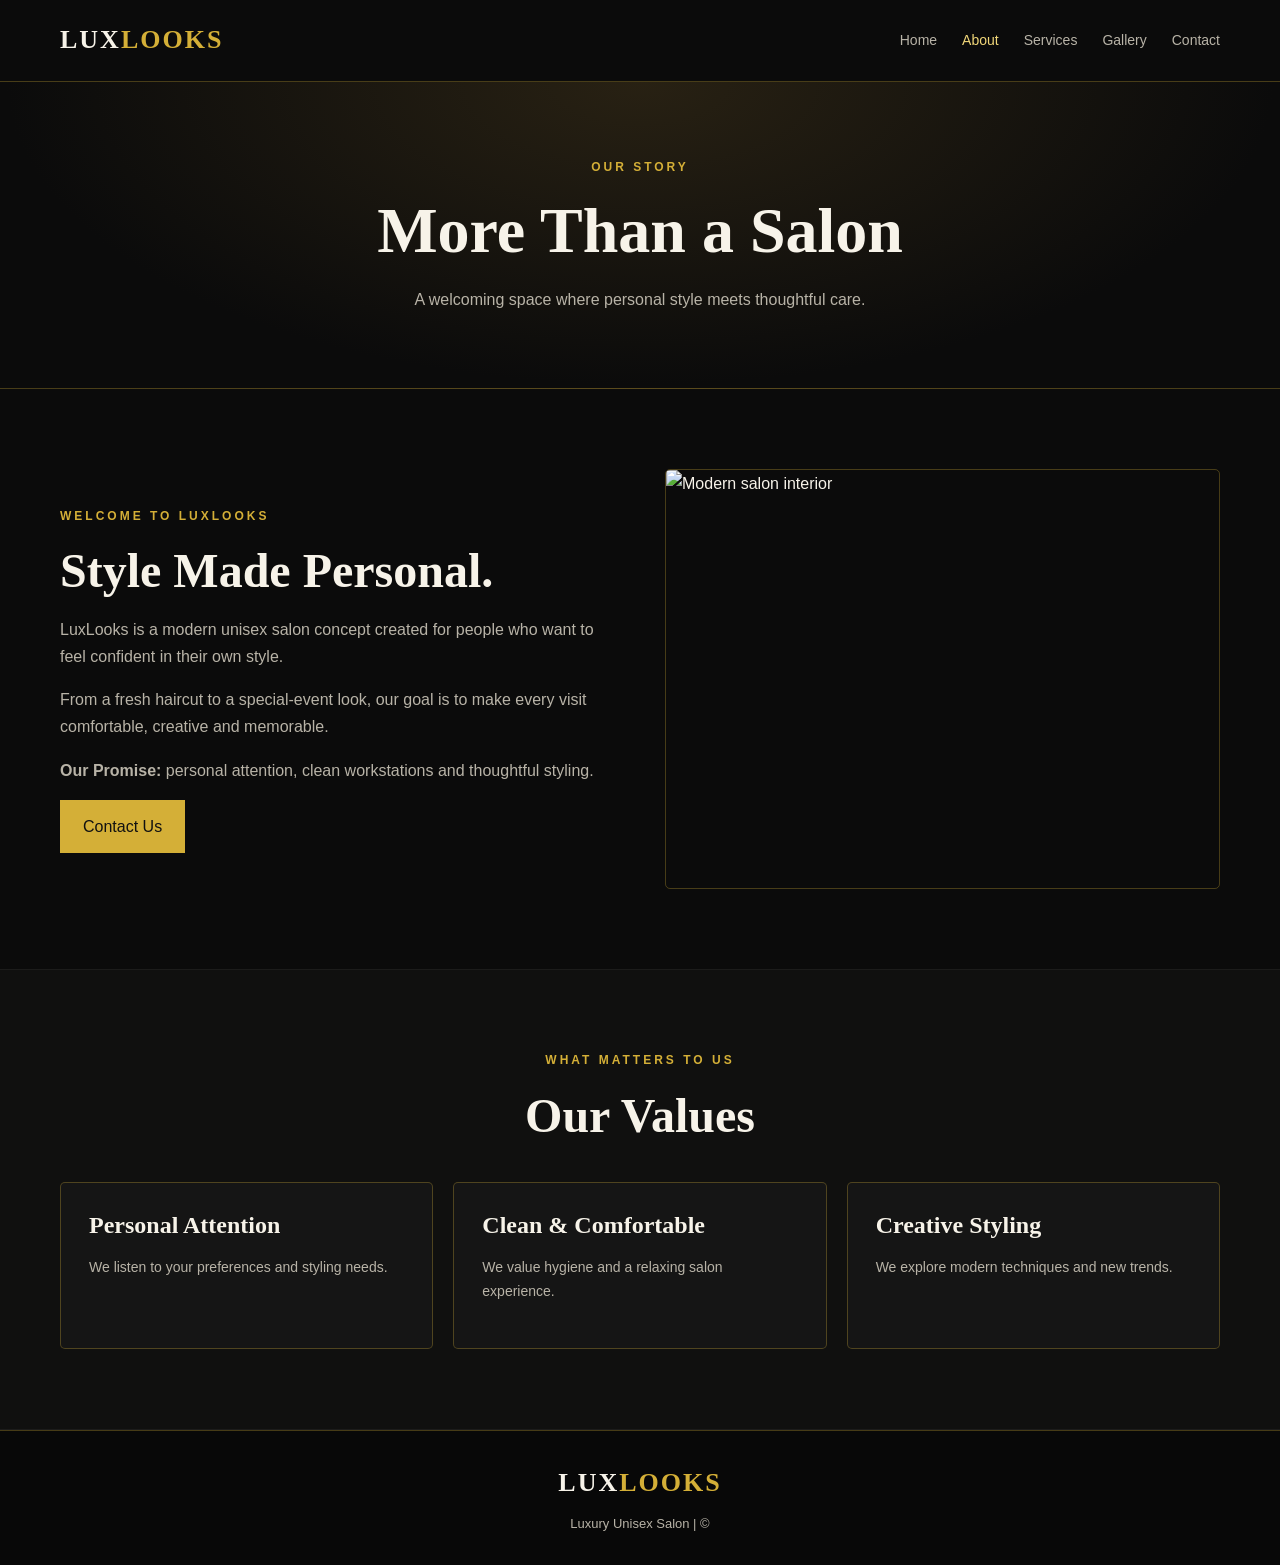
==== about.html @ 108f8db3 "Add about.html with salon information" ====
<!DOCTYPE html>
<html lang="en">
<head>
    <meta charset="UTF-8">
    <meta name="viewport" content="width=device-width, initial-scale=1.0">
    <title>About Us | LuxLooks</title>
    <link rel="stylesheet" href="style.css">
    <script src="script.js" defer></script>
</head>
<body>

<header class="site-header">
    <a class="logo" href="index.html">LUX<span>LOOKS</span></a>
    <button class="menu-toggle" aria-label="Open navigation">☰</button>

    <nav class="main-nav">
        <a href="index.html">Home</a>
        <a class="active" href="about.html">About</a>
        <a href="services.html">Services</a>
        <a href="gallery.html">Gallery</a>
        <a href="contact.html">Contact</a>
    </nav>
</header>

<main>
    <section class="page-banner">
        <p class="eyebrow">OUR STORY</p>
        <h1>More Than a Salon</h1>
        <p>A welcoming space where personal style meets thoughtful care.</p>
    </section>

    <section class="section container split-layout">
        <div>
            <p class="eyebrow">WELCOME TO LUXLOOKS</p>
            <h2>Style Made Personal.</h2>

            <p>
                LuxLooks is a modern unisex salon concept
                created for people who want to feel confident
                in their own style.
            </p>

            <p>
                From a fresh haircut to a special-event look,
                our goal is to make every visit comfortable,
                creative and memorable.
            </p>

            <p>
                <strong>Our Promise:</strong> personal attention,
                clean workstations and thoughtful styling.
            </p>

            <a class="btn btn-gold" href="contact.html">
                Contact Us
            </a>
        </div>

        <img class="rounded-photo"
             src="https://images.unsplash.com/photo-1521590832167-7bcbfaa6381f?auto=format&fit=crop&w=1000&q=85"
             alt="Modern salon interior">
    </section>

    <section class="section soft-section">
        <div class="container">
            <div class="section-heading">
                <p class="eyebrow">WHAT MATTERS TO US</p>
                <h2>Our Values</h2>
            </div>

            <div class="cards three-col">
                <article class="service-card">
                    <h3>Personal Attention</h3>
                    <p>We listen to your preferences and styling needs.</p>
                </article>

                <article class="service-card">
                    <h3>Clean & Comfortable</h3>
                    <p>We value hygiene and a relaxing salon experience.</p>
                </article>

                <article class="service-card">
                    <h3>Creative Styling</h3>
                    <p>We explore modern techniques and new trends.</p>
                </article>
            </div>
        </div>
    </section>
</main>

<footer class="site-footer">
    <a class="logo" href="index.html">LUX<span>LOOKS</span></a>
    <p>Luxury Unisex Salon | © <span id="year"></span></p>
</footer>

</body>
</html>
---- style.css ----
/* 1. BASIC SETTINGS */
:root {
    --bg: #0b0b0b;
    --panel: #151515;
    --gold: #d4af37;
    --gold-light: #f1d779;
    --text: #f7f3e9;
    --muted: #b8b3a7;
    --line: rgba(212, 175, 55, 0.3);
    --max: 1160px;
}

* {
    box-sizing: border-box;
    margin: 0;
    padding: 0;
}

html {
    scroll-behavior: smooth;
}

body {
    background: var(--bg);
    color: var(--text);
    font-family: Arial, sans-serif;
    line-height: 1.7;
}

a {
    color: inherit;
    text-decoration: none;
}

img, video {
    display: block;
    max-width: 100%;
}

h1, h2, h3 {
    font-family: Georgia, serif;
    line-height: 1.2;
    margin-bottom: 16px;
}

h1 {
    font-size: clamp(42px, 6vw, 82px);
}

h2 {
    font-size: clamp(30px, 4vw, 48px);
}

h3 {
    font-size: 24px;
}

p {
    color: var(--muted);
    margin-bottom: 16px;
}

.container {
    width: min(var(--max), calc(100% - 40px));
    margin: auto;
}

/* 2. HEADER AND NAVIGATION */
.site-header {
    min-height: 82px;
    padding: 16px max(20px, calc((100% - var(--max)) / 2));
    display: flex;
    align-items: center;
    justify-content: space-between;
    gap: 24px;
    background: #0b0b0b;
    border-bottom: 1px solid var(--line);
    position: sticky;
    top: 0;
    z-index: 10;
}

.logo {
    font-family: Georgia, serif;
    font-size: 26px;
    font-weight: bold;
    letter-spacing: 2px;
    white-space: nowrap;
}

.logo span {
    color: var(--gold);
}

.main-nav {
    display: flex;
    align-items: center;
    gap: 25px;
}

.main-nav a {
    color: var(--muted);
    font-size: 14px;
    transition: 0.3s;
}

.main-nav a:hover,
.main-nav a.active {
    color: var(--gold-light);
}

.menu-toggle {
    display: none;
    background: transparent;
    color: var(--gold);
    border: 1px solid var(--line);
    padding: 7px 12px;
    font-size: 22px;
    cursor: pointer;
}

/* 3. HOME HERO SECTION */
.hero {
    display: grid;
    grid-template-columns: 1fr 1fr;
    min-height: 590px;
}

.hero-content {
    padding: 80px 35px 80px max(25px, calc((100vw - var(--max)) / 2));
    align-self: center;
}

.hero h1 span {
    color: var(--gold);
}

.hero-copy {
    max-width: 470px;
    font-size: 17px;
}

.hero-image {
    min-height: 450px;
    background:
        linear-gradient(90deg, #0b0b0b00, #0b0b0b15),
        url("https://images.unsplash.com/photo-1521590832167-7bcbfaa6381f?auto=format&fit=crop&w=1200&q=85")
        center / cover;
}

.eyebrow {
    color: var(--gold);
    font-size: 12px;
    font-weight: bold;
    letter-spacing: 3px;
    margin-bottom: 16px;
}

/* 4. BUTTONS */
.button-row {
    display: flex;
    flex-wrap: wrap;
    gap: 12px;
    margin-top: 28px;
}

.btn {
    display: inline-flex;
    align-items: center;
    justify-content: center;
    min-height: 48px;
    padding: 12px 22px;
    border: 1px solid var(--gold);
    transition: 0.3s;
    cursor: pointer;
}

.btn-gold {
    background: var(--gold);
    color: #111;
}

.btn-gold:hover {
    background: var(--gold-light);
    transform: translateY(-2px);
}

.btn-outline {
    color: var(--gold-light);
}

.btn-outline:hover {
    background: var(--gold);
    color: #111;
}

/* 5. COMMON SECTIONS */
.section {
    padding-top: 80px;
    padding-bottom: 80px;
}

.section-heading {
    text-align: center;
    max-width: 700px;
    margin: 0 auto 38px;
}

.cards {
    display: grid;
    gap: 20px;
}

.three-col {
    grid-template-columns: repeat(3, minmax(0, 1fr));
}

.service-card {
    padding: 28px;
    background: var(--panel);
    border: 1px solid var(--line);
    border-radius: 5px;
    transition: 0.3s;
}

.service-card:hover {
    border-color: var(--gold);
    transform: translateY(-4px);
}

.service-card p {
    font-size: 14px;
}

.service-card a {
    color: var(--gold-light);
    font-size: 14px;
}

.card-number {
    color: var(--gold);
    display: block;
    margin-bottom: 20px;
}

.quote-band {
    text-align: center;
    padding: 75px 20px;
    background: linear-gradient(135deg, #282113, #0b0b0b);
    border-top: 1px solid var(--line);
    border-bottom: 1px solid var(--line);
}

.quote-band h2 {
    margin-bottom: 28px;
}

/* 6. OTHER PAGE BANNERS */
.page-banner {
    text-align: center;
    padding: 75px 20px;
    background: radial-gradient(ellipse at top, #282113, #0b0b0b 70%);
    border-bottom: 1px solid var(--line);
}

.page-banner h1 {
    font-size: clamp(40px, 5vw, 64px);
}

.page-banner p:not(.eyebrow) {
    max-width: 650px;
    margin: auto;
}

/* 7. ABOUT PAGE */
.split-layout {
    display: grid;
    grid-template-columns: 1fr 1fr;
    gap: 50px;
    align-items: center;
}

.rounded-photo {
    width: 100%;
    height: 420px;
    object-fit: cover;
    border: 1px solid var(--line);
    border-radius: 5px;
}

.soft-section {
    background: #10100f;
    border-block: 1px solid rgba(255,255,255,0.05);
}

/* 8. SERVICES PAGE */
.price-list {
    max-width: 850px;
    margin: auto;
}

.price-item {
    display: flex;
    align-items: center;
    justify-content: space-between;
    gap: 20px;
    padding: 22px;
    border-bottom: 1px solid var(--line);
}

.price-item h3 {
    font-size: 22px;
    margin-bottom: 5px;
}

.price-item p {
    margin: 0;
    font-size: 14px;
}

.price-item strong {
    color: var(--gold-light);
    white-space: nowrap;
}

.small-note {
    font-size: 12px;
    color: #999;
    margin-top: 16px;
}

.centered {
    text-align: center;
    margin-top: 30px;
}

/* 9. GALLERY PAGE */
.gallery-grid {
    display: grid;
    grid-template-columns: repeat(3, minmax(0, 1fr));
    gap: 20px;
}

.gallery-card {
    margin: 0;
    background: var(--panel);
    border: 1px solid var(--line);
    overflow: hidden;
    border-radius: 5px;
}

.gallery-card img {
    width: 100%;
    height: 280px;
    object-fit: cover;
    transition: 0.4s;
}

.gallery-card:hover img {
    transform: scale(1.04);
}

.gallery-card figcaption {
    padding: 14px 18px;
    color: var(--gold-light);
}

.media-grid {
    display: grid;
    grid-template-columns: 1fr 1fr;
    gap: 22px;
}

.media-card {
    padding: 25px;
    background: var(--panel);
    border: 1px solid var(--line);
}

.media-card video,
.media-card audio {
    width: 100%;
    margin-top: 12px;
}

/* 10. CONTACT PAGE */
.contact-layout {
    display: grid;
    grid-template-columns: 0.8fr 1.2fr;
    gap: 40px;
    align-items: start;
}

.info-card,
.contact-form {
    padding: 25px;
    background: var(--panel);
    border: 1px solid var(--line);
    border-radius: 5px;
}

.info-card {
    margin: 18px 0;
}

.info-card h3 {
    color: var(--gold-light);
    font-size: 20px;
}

.contact-form label {
    display: block;
    margin: 14px 0 6px;
    font-size: 14px;
}

.contact-form input,
.contact-form select,
.contact-form textarea {
    width: 100%;
    padding: 12px;
    background: #0c0c0c;
    color: var(--text);
    border: 1px solid #494438;
    font: inherit;
    border-radius: 3px;
}

.contact-form input:focus,
.contact-form select:focus,
.contact-form textarea:focus {
    outline: 1px solid var(--gold);
}

.contact-form textarea {
    resize: vertical;
}

.form-submit {
    width: 100%;
    margin-top: 20px;
}

/* 11. FOOTER */
.site-footer {
    padding: 30px 20px;
    text-align: center;
    background: #080808;
    border-top: 1px solid var(--line);
}

.site-footer p {
    font-size: 13px;
    margin: 8px 0 0;
}

/* 12. MOBILE RESPONSIVE DESIGN */
@media (max-width: 800px) {
    .site-header {
        flex-wrap: wrap;
    }

    .menu-toggle {
        display: block;
    }

    .main-nav {
        display: none;
        width: 100%;
        flex-direction: column;
        align-items: flex-start;
        gap: 0;
    }

    .main-nav.open {
        display: flex;
    }

    .main-nav a {
        width: 100%;
        padding: 10px 0;
        border-top: 1px solid var(--line);
    }

    .hero {
        grid-template-columns: 1fr;
    }

    .hero-content {
        padding: 55px 25px;
    }

    .hero-image {
        min-height: 320px;
        grid-row: 1;
    }

    .three-col,
    .split-layout,
    .contact-layout,
    .media-grid {
        grid-template-columns: 1fr;
    }

    .gallery-grid {
        grid-template-columns: repeat(2, minmax(0, 1fr));
    }

    .section {
        padding-top: 55px;
        padding-bottom: 55px;
    }
}

@media (max-width: 480px) {
    .container {
        width: calc(100% - 28px);
    }

    .gallery-grid {
        grid-template-columns: 1fr;
    }

    .gallery-card img {
        height: 280px;
    }

    .price-item {
        padding: 18px 10px;
    }

    .price-item h3 {
        font-size: 19px;
    }

    .btn {
        width: 100%;
    }
}
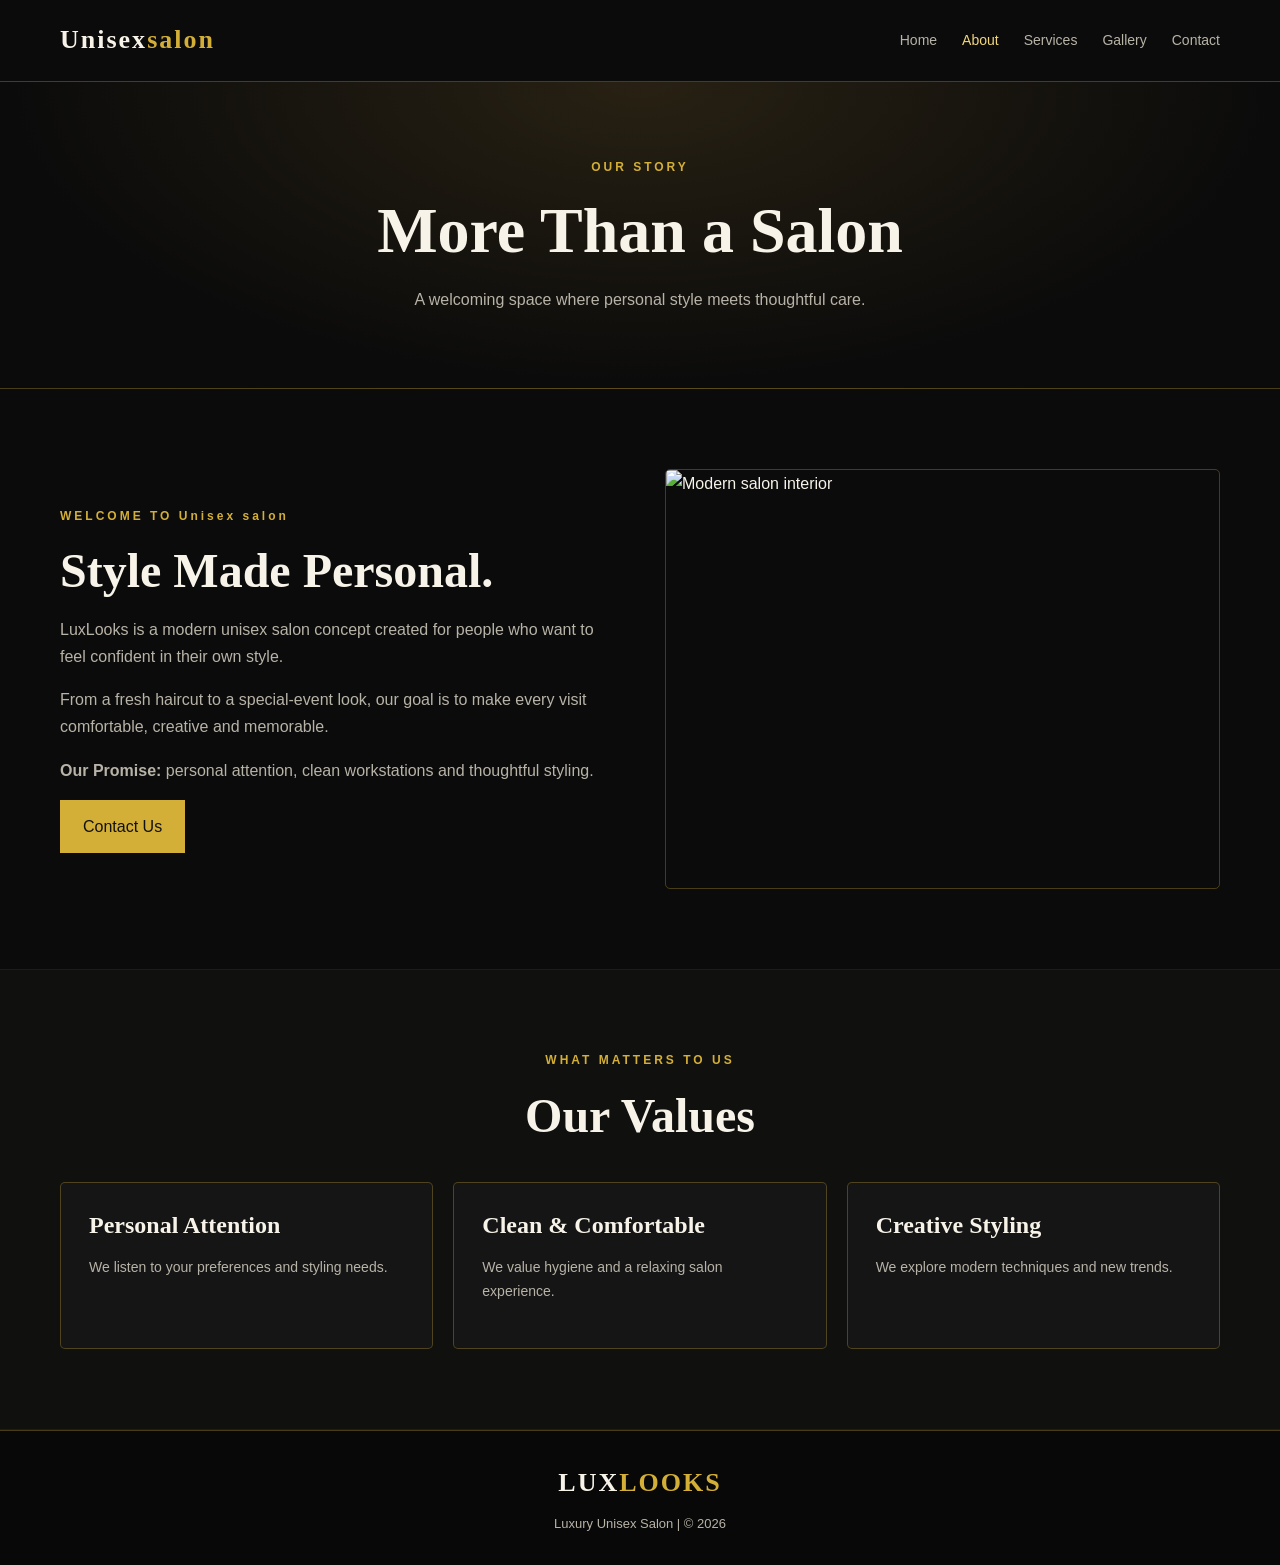
==== commit 61b9e5a8: "Update branding from LuxLooks to Unisex Salon" ====
--- a/about.html
+++ b/about.html
@@ -3,14 +3,14 @@
 <head>
     <meta charset="UTF-8">
     <meta name="viewport" content="width=device-width, initial-scale=1.0">
-    <title>About Us | LuxLooks</title>
+    <title>About Us | Unisex Salon</title>
     <link rel="stylesheet" href="style.css">
     <script src="script.js" defer></script>
 </head>
 <body>
 
 <header class="site-header">
-    <a class="logo" href="index.html">LUX<span>LOOKS</span></a>
+    <a class="logo" href="index.html">Unisex<span>salon</span></a>
     <button class="menu-toggle" aria-label="Open navigation">☰</button>
 
     <nav class="main-nav">
@@ -31,7 +31,7 @@
 
     <section class="section container split-layout">
         <div>
-            <p class="eyebrow">WELCOME TO LUXLOOKS</p>
+            <p class="eyebrow">WELCOME TO Unisex salon</p>
             <h2>Style Made Personal.</h2>
 
             <p>
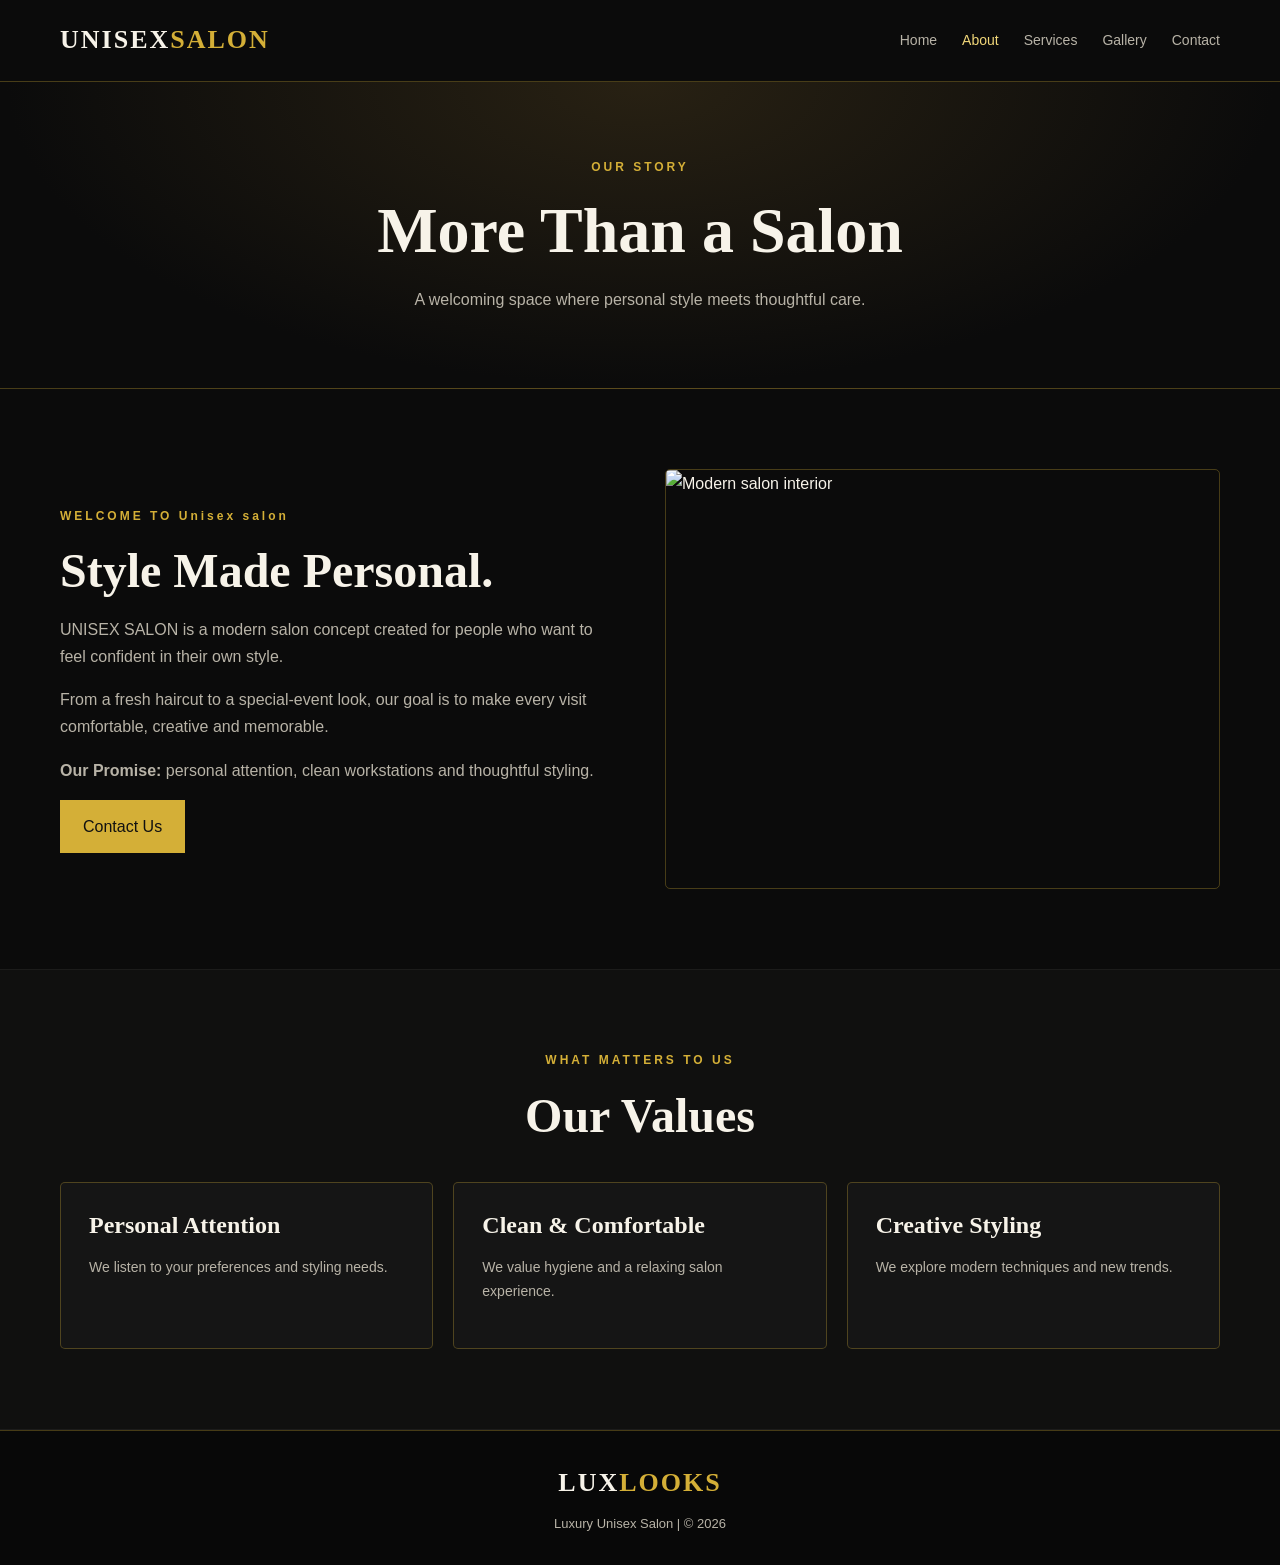
==== commit d30e4aec: "Update branding to 'UNISEX SALON' in about.html" ====
--- a/about.html
+++ b/about.html
@@ -3,14 +3,14 @@
 <head>
     <meta charset="UTF-8">
     <meta name="viewport" content="width=device-width, initial-scale=1.0">
-    <title>About Us | Unisex Salon</title>
+     <title>About Us | UNISEX SALON</title>
     <link rel="stylesheet" href="style.css">
     <script src="script.js" defer></script>
 </head>
 <body>
 
 <header class="site-header">
-    <a class="logo" href="index.html">Unisex<span>salon</span></a>
+    <a class="logo" href="index.html">UNISEX<span>SALON</span></a>
     <button class="menu-toggle" aria-label="Open navigation">☰</button>
 
     <nav class="main-nav">
@@ -35,7 +35,7 @@
             <h2>Style Made Personal.</h2>
 
             <p>
-                LuxLooks is a modern unisex salon concept
+                UNISEX SALON is a modern  salon concept
                 created for people who want to feel confident
                 in their own style.
             </p>
